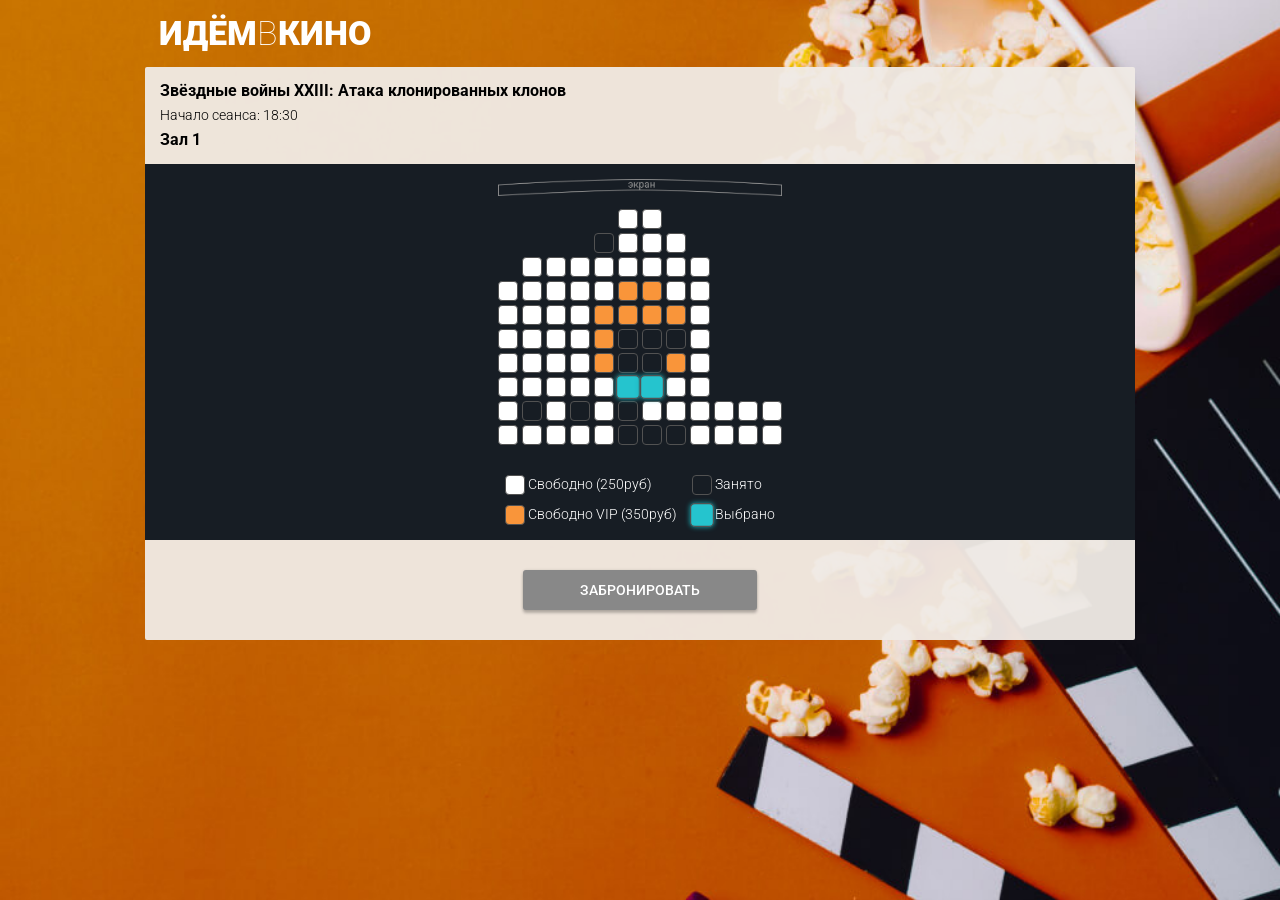
==== hall.html @ 58949079 "first_commit" ====
<!DOCTYPE html>
<html lang="ru">

<head>
  <meta charset="UTF-8">
  <meta name="viewport" content="width=device-width, initial-scale=1.0">
  <meta http-equiv="X-UA-Compatible" content="ie=edge">
  <title>ИдёмВКино</title>
  <script src="js/hall.js" defer></script>
  <link rel="stylesheet" href="css/normalize.css">
  <link rel="stylesheet" href="css/styles.css">
  <link href="https://fonts.googleapis.com/css?family=Roboto:100,300,400,500,700,900&amp;subset=cyrillic,cyrillic-ext,latin-ext" rel="stylesheet">
</head>

<body>
  <header class="page-header">
    <h1 class="page-header__title">Идём<span>в</span>кино</h1>
  </header>
  
  <main>
    <section class="buying">
      <div class="buying__info">
        <div class="buying__info-description">
          <h2 class="buying__info-title">Звёздные войны XXIII: Атака клонированных клонов</h2>
          <p class="buying__info-start">Начало сеанса: 18:30</p>
          <p class="buying__info-hall">Зал 1</p>          
        </div>
        <div class="buying__info-hint">
          <p>Тапните дважды,<br>чтобы увеличить</p>
        </div>
      </div>
      <div class="conf-step">
        <div class="conf-step__wrapper">
          <div class="conf-step__row">
            <span class="conf-step__chair conf-step__chair_disabled"></span><span class="conf-step__chair conf-step__chair_disabled"></span>
            <span class="conf-step__chair conf-step__chair_disabled"></span><span class="conf-step__chair conf-step__chair_disabled"></span>
              <span class="conf-step__chair conf-step__chair_disabled"></span><span class="conf-step__chair conf-step__chair_standart"></span>
              <span class="conf-step__chair conf-step__chair_standart"></span><span class="conf-step__chair conf-step__chair_disabled"></span>
              <span class="conf-step__chair conf-step__chair_disabled"></span><span class="conf-step__chair conf-step__chair_disabled"></span>
            <span class="conf-step__chair conf-step__chair_disabled"></span><span class="conf-step__chair conf-step__chair_disabled"></span>
            </div>  

            <div class="conf-step__row">
              <span class="conf-step__chair conf-step__chair_disabled"></span><span class="conf-step__chair conf-step__chair_disabled"></span>
              <span class="conf-step__chair conf-step__chair_disabled"></span><span class="conf-step__chair conf-step__chair_disabled"></span>
              <span class="conf-step__chair conf-step__chair_taken"></span><span class="conf-step__chair conf-step__chair_standart"></span>
              <span class="conf-step__chair conf-step__chair_standart"></span><span class="conf-step__chair conf-step__chair_standart"></span>
              <span class="conf-step__chair conf-step__chair_disabled"></span><span class="conf-step__chair conf-step__chair_disabled"></span>
              <span class="conf-step__chair conf-step__chair_disabled"></span><span class="conf-step__chair conf-step__chair_disabled"></span>
            </div>  

            <div class="conf-step__row">
              <span class="conf-step__chair conf-step__chair_disabled"></span><span class="conf-step__chair conf-step__chair_standart"></span>
              <span class="conf-step__chair conf-step__chair_standart"></span><span class="conf-step__chair conf-step__chair_standart"></span>
              <span class="conf-step__chair conf-step__chair_standart"></span><span class="conf-step__chair conf-step__chair_standart"></span>
              <span class="conf-step__chair conf-step__chair_standart"></span><span class="conf-step__chair conf-step__chair_standart"></span>
              <span class="conf-step__chair conf-step__chair_standart"></span><span class="conf-step__chair conf-step__chair_disabled"></span>
              <span class="conf-step__chair conf-step__chair_disabled"></span><span class="conf-step__chair conf-step__chair_disabled"></span>
            </div>  

            <div class="conf-step__row">
              <span class="conf-step__chair conf-step__chair_standart"></span><span class="conf-step__chair conf-step__chair_standart"></span>
              <span class="conf-step__chair conf-step__chair_standart"></span><span class="conf-step__chair conf-step__chair_standart"></span>
              <span class="conf-step__chair conf-step__chair_standart"></span><span class="conf-step__chair conf-step__chair_vip"></span>
              <span class="conf-step__chair conf-step__chair_vip"></span><span class="conf-step__chair conf-step__chair_standart"></span>
              <span class="conf-step__chair conf-step__chair_standart"></span><span class="conf-step__chair conf-step__chair_disabled"></span>
              <span class="conf-step__chair conf-step__chair_disabled"></span><span class="conf-step__chair conf-step__chair_disabled"></span>
            </div>  

            <div class="conf-step__row">
              <span class="conf-step__chair conf-step__chair_standart"></span><span class="conf-step__chair conf-step__chair_standart"></span>
              <span class="conf-step__chair conf-step__chair_standart"></span><span class="conf-step__chair conf-step__chair_standart"></span>
              <span class="conf-step__chair conf-step__chair_vip"></span><span class="conf-step__chair conf-step__chair_vip"></span>
              <span class="conf-step__chair conf-step__chair_vip"></span><span class="conf-step__chair conf-step__chair_vip"></span>
              <span class="conf-step__chair conf-step__chair_standart"></span><span class="conf-step__chair conf-step__chair_disabled"></span>
              <span class="conf-step__chair conf-step__chair_disabled"></span><span class="conf-step__chair conf-step__chair_disabled"></span>
            </div>  

            <div class="conf-step__row">
              <span class="conf-step__chair conf-step__chair_standart"></span><span class="conf-step__chair conf-step__chair_standart"></span>
              <span class="conf-step__chair conf-step__chair_standart"></span><span class="conf-step__chair conf-step__chair_standart"></span>
              <span class="conf-step__chair conf-step__chair_vip"></span><span class="conf-step__chair conf-step__chair_taken"></span>
              <span class="conf-step__chair conf-step__chair_taken"></span><span class="conf-step__chair conf-step__chair_taken"></span>
              <span class="conf-step__chair conf-step__chair_standart"></span><span class="conf-step__chair conf-step__chair_disabled"></span>
              <span class="conf-step__chair conf-step__chair_disabled"></span><span class="conf-step__chair conf-step__chair_disabled"></span>
            </div>  

            <div class="conf-step__row">
              <span class="conf-step__chair conf-step__chair_standart"></span><span class="conf-step__chair conf-step__chair_standart"></span>
              <span class="conf-step__chair conf-step__chair_standart"></span><span class="conf-step__chair conf-step__chair_standart"></span>
              <span class="conf-step__chair conf-step__chair_vip"></span><span class="conf-step__chair conf-step__chair_taken"></span>
              <span class="conf-step__chair conf-step__chair_taken"></span><span class="conf-step__chair conf-step__chair_vip"></span>
              <span class="conf-step__chair conf-step__chair_standart"></span><span class="conf-step__chair conf-step__chair_disabled"></span>
              <span class="conf-step__chair conf-step__chair_disabled"></span><span class="conf-step__chair conf-step__chair_disabled"></span>
            </div>  

            <div class="conf-step__row">
              <span class="conf-step__chair conf-step__chair_standart"></span><span class="conf-step__chair conf-step__chair_standart"></span>
              <span class="conf-step__chair conf-step__chair_standart"></span><span class="conf-step__chair conf-step__chair_standart"></span>
              <span class="conf-step__chair conf-step__chair_standart"></span><span class="conf-step__chair conf-step__chair_selected"></span>
              <span class="conf-step__chair conf-step__chair_selected"></span><span class="conf-step__chair conf-step__chair_standart"></span>
              <span class="conf-step__chair conf-step__chair_standart"></span><span class="conf-step__chair conf-step__chair_disabled"></span>
              <span class="conf-step__chair conf-step__chair_disabled"></span><span class="conf-step__chair conf-step__chair_disabled"></span>
            </div>  

            <div class="conf-step__row">
              <span class="conf-step__chair conf-step__chair_standart"></span><span class="conf-step__chair conf-step__chair_taken"></span>
              <span class="conf-step__chair conf-step__chair_standart"></span><span class="conf-step__chair conf-step__chair_taken"></span>
              <span class="conf-step__chair conf-step__chair_standart"></span><span class="conf-step__chair conf-step__chair_taken"></span>
              <span class="conf-step__chair conf-step__chair_standart"></span><span class="conf-step__chair conf-step__chair_standart"></span>
              <span class="conf-step__chair conf-step__chair_standart"></span><span class="conf-step__chair conf-step__chair_standart"></span>
              <span class="conf-step__chair conf-step__chair_standart"></span><span class="conf-step__chair conf-step__chair_standart"></span>
            </div>  

            <div class="conf-step__row">
              <span class="conf-step__chair conf-step__chair_standart"></span><span class="conf-step__chair conf-step__chair_standart"></span>
              <span class="conf-step__chair conf-step__chair_standart"></span><span class="conf-step__chair conf-step__chair_standart"></span>
              <span class="conf-step__chair conf-step__chair_standart"></span><span class="conf-step__chair conf-step__chair_taken"></span>
              <span class="conf-step__chair conf-step__chair_taken"></span><span class="conf-step__chair conf-step__chair_taken"></span>
              <span class="conf-step__chair conf-step__chair_standart"></span><span class="conf-step__chair conf-step__chair_standart"></span>
              <span class="conf-step__chair conf-step__chair_standart"></span><span class="conf-step__chair conf-step__chair_standart"></span>
            </div>
        </div>
        <div class="conf-step__legend">
          <div class="col">
            <p class="conf-step__legend-price"><span class="conf-step__chair conf-step__chair_standart"></span> Свободно (<span class="conf-step__legend-value price-standart">250</span>руб)</p>
            <p class="conf-step__legend-price"><span class="conf-step__chair conf-step__chair_vip"></span> Свободно VIP (<span class="conf-step__legend-value price-vip">350</span>руб)</p>            
          </div>
          <div class="col">
            <p class="conf-step__legend-price"><span class="conf-step__chair conf-step__chair_taken"></span> Занято</p>
            <p class="conf-step__legend-price"><span class="conf-step__chair conf-step__chair_selected"></span> Выбрано</p>                    
          </div>
        </div>
      </div>
      <button class="acceptin-button"  >Забронировать</button>
    </section>     
  </main>
  <script src="js/createRequest.js"></script>

</body>
</html>
---- css/styles.css ----
@charset "UTF-8";
* {
  margin: 0;
  padding: 0;
  box-sizing: border-box;
}

html {
  font-family: "Roboto", sans-serif;
  font-size: 62.5%;
}

body {
  background-image: url("../img/background.jpg");
  background-size: cover;
  background-attachment: fixed;
  background-position: right;
}

.page-header {
  padding: 1.4rem;
}

.page-header__title {
  margin: 0;
  font-weight: 900;
  font-size: 3.4rem;
  color: #FFFFFF;
  text-transform: uppercase;
}
.page-header__title span {
  font-weight: 100;
}

/* ~~~~~~~~~~~~ Главная ~~~~~~~~~~~~ */
.page-nav {
  position: sticky;
  top: 2px;
  padding-bottom: 1rem;
  display: flex;
  flex-wrap: nowrap;
  align-items: stretch;
  color: #000000;
  z-index: 10;
}
.page-nav .page-nav__day {
  flex-basis: calc(100% / 8);
  font-size: 1.2rem;
  padding: 1rem;
  background: rgba(255, 255, 255, 0.9);
  box-shadow: 0px 2px 2px rgba(0, 0, 0, 0.24), 0px 0px 2px rgba(0, 0, 0, 0.12);
  border-radius: 2px;
  text-decoration: none;
  color: #000000;
}
.page-nav .page-nav__day + .page-nav__day {
  margin-left: 1px;
}
.page-nav .page-nav__day .page-nav__day-week::after {
  content: ',';
}
.page-nav .page-nav__day .page-nav__day-number::before {
  content: ' ';
}
.page-nav .page-nav__day .page-nav__day-week, .page-nav .page-nav__day .page-nav__day-number {
  display: block;
}
.page-nav .page-nav__day_chosen {
  flex-grow: 1;
  background-color: #FFFFFF;
  font-weight: 700;
  transform: scale(1.1);
}
.page-nav .page-nav__day_weekend {
  color: #DE2121;
}
.page-nav .page-nav__day_next {
  text-align: center;
}
.page-nav .page-nav__day_next::before {
  content: '>';
  font-family: monospace;
  font-weight: 700;
  font-size: 2.4rem;
}
.page-nav .page-nav__day_today .page-nav__day-week::before {
  content: 'Сегодня';
  display: block;
}
.page-nav .page-nav__day_today .page-nav__day-week, .page-nav .page-nav__day_today .page-nav__day-number {
  display: inline;
}

.movie {
  position: relative;
  padding: 1.5rem;
  margin-top: 3rem;
  background: rgba(241, 235, 230, 0.95);
  color: #000000;
}
.movie .movie__info {
  display: flex;
}
.movie .movie__poster {
  position: relative;
  width: 12.5rem;
  height: 17.5rem;
  /*    left: 1.5rem;
      top: -1.5rem;*/
}
.movie .movie__poster .movie__poster-image {
  position: relative;
  top: -3rem;
  width: 12.5rem;
  height: 17.5rem;
}
.movie .movie__poster::after {
  content: '';
  display: block;
  position: absolute;
  right: -0.7rem;
  top: -3rem;
  border: 1.5rem solid transparent;
  border-bottom: 0 solid transparent;
  border-right: 0 solid transparent;
  border-left: 0.7rem solid #772720;
}
.movie .movie__description {
  flex-grow: 1;
  padding-left: 1.5rem;
}
.movie .movie__title {
  font-weight: 700;
  font-size: 1.6rem;
}
.movie .movie__synopsis {
  font-size: 1.4rem;
  margin-top: 1rem;
}
.movie .movie__data {
  font-size: 1.4rem;
  font-weight: 300;
  margin-top: 1rem;
}
.movie .movie-seances__hall + .movie-seances__hall {
  margin-top: 2rem;
}
.movie .movie-seances__hall .movie-seances__hall-title {
  font-weight: 700;
  font-size: 1.6rem;
}
.movie .movie-seances__hall .movie-seances__list {
  margin-top: 0.7rem;
  font-size: 0;
}
.movie .movie-seances__hall .movie-seances__time-block {
  display: inline-block;
  margin-bottom: 4px;
}
.movie .movie-seances__hall .movie-seances__time-block:nth-last-of-type(n + 1) {
  margin-right: 4px;
}
.movie .movie-seances__hall .movie-seances__time {
  display: block;
  padding: 8px;
  box-shadow: 0px 2px 2px rgba(0, 0, 0, 0.24), 0px 0px 2px rgba(0, 0, 0, 0.12);
  border-radius: 2px;
  background-color: #FFFFFF;
  color: #000000;
  text-decoration: none;
  font-size: 1.5rem;
}

/* ~~~~~~~~~~~~ Кинозал ~~~~~~~~~~~~ */
.acceptin-button {
  display: block;
  margin: 3rem auto 0;
  box-shadow: 0px 3px 3px rgba(0, 0, 0, 0.24), 0px 0px 3px rgba(0, 0, 0, 0.12);
  border-radius: 3px;
  border: none;
  padding: 12px 57px;
  text-transform: uppercase;
  font-weight: 500;
  font-size: 1.4rem;
  background-color: #16A6AF;
  color: #FFFFFF;
}

.buying {
  background-color: rgba(241, 235, 230, 0.95);
  padding-bottom: 3rem;
}

.buying__info {
  display: flex;
  align-items: center;
  justify-content: space-between;
  padding: 1.5rem;
}
.buying__info .buying__info-description {
  padding-right: 1.5rem;
}
.buying__info .buying__info-title, .buying__info .buying__info-hall {
  font-size: 1.6rem;
  font-weight: 700;
}
.buying__info .buying__info-start {
  font-size: 1.4rem;
  font-weight: 300;
  margin: 0.7rem 0;
}
.buying__info .buying__info-hint {
  position: relative;
  font-weight: 300;
  font-size: 1.4rem;
  text-align: center;
}
.buying__info .buying__info-hint p {
  position: relative;
  width: 10rem;
}
.buying__info .buying__info-hint p::before {
  content: '';
  position: absolute;
  left: -1rem;
  top: calc(50% - 1.6rem);
  display: block;
  width: 2.4rem;
  height: 3.2rem;
  background-image: url(../img/hint.png);
  background-size: 2.4rem 3.2rem;
}

.conf-step {
  text-align: center;
  background-color: #171D24;
  padding: 1.5rem 3rem 1.5rem;
}

.conf-step__wrapper {
  font-size: 0;
  display: inline-block;
  background-image: url(../img/screen.png);
  background-position: top;
  background-repeat: no-repeat;
  background-size: 100%;
  padding-top: 3rem;
}
.conf-step__wrapper::before {
  content: '';
}

.conf-step__row + .conf-step__row {
  margin-top: 4px;
}

.conf-step__chair {
  display: inline-block;
  vertical-align: middle;
  width: 2rem;
  height: 2rem;
  border: 1px solid #525252;
  box-sizing: border-box;
  border-radius: 4px;
}
.conf-step__chair:not(:first-of-type) {
  margin-left: 4px;
}

.conf-step__chair_disabled {
  opacity: 0;
}

.conf-step__chair_standart {
  background-color: #FFFFFF;
}

.conf-step__chair_vip {
  background-color: #F9953A;
}

.conf-step__chair_taken {
  background-color: transparent;
}

.conf-step__chair_selected {
  background-color: #25C4CE;
  box-shadow: 0px 0px 4px #16A6AF;
  transform: scale(1.2);
}

.conf-step__legend {
  padding-top: 3rem;
  font-size: 1.4rem;
  font-weight: 300;
  color: #FFFFFF;
  display: flex;
  flex-wrap: nowrap;
  text-align: left;
}
.conf-step__legend .col {
  max-width: 25rem;
}
.conf-step__legend .col:first-of-type {
  padding-right: 1.5rem;
  margin-left: auto;
}
.conf-step__legend .col:last-of-type {
  margin-right: auto;
}
.conf-step__legend .conf-step__legend-price + .conf-step__legend-price {
  margin-top: 1rem;
}

/* ~~~~~~~~~~~~ Билет ~~~~~~~~~~~~ */
.tichet__check, .ticket__info-wrapper {
  padding-left: 1.5rem;
  padding-right: 1.5rem;
  background-color: rgba(241, 235, 230, 0.95);
}

.tichet__check {
  position: relative;
  padding-top: 2.5rem;
  padding-bottom: 2.5rem;
}
.tichet__check::before {
  content: '';
  display: block;
  position: absolute;
  top: -3px;
  left: 0;
  right: 0;
  height: 3px;
  background-image: url(../img/border-top.png);
  background-size: 10px 3px;
}
.tichet__check::after {
  content: '';
  display: block;
  position: absolute;
  bottom: -3px;
  left: 0;
  right: 0;
  height: 3px;
  background-image: url(../img/border-bottom.png);
  background-size: 10px 3px;
}

.ticket__info-wrapper {
  position: relative;
  margin-top: 6px;
  padding-top: 2rem;
  padding-bottom: 3rem;
}
.ticket__info-wrapper::before {
  content: '';
  display: block;
  position: absolute;
  top: -3px;
  left: 0;
  right: 0;
  height: 3px;
  background-image: url(../img/border-top.png);
  background-size: 10px 3px;
}
.ticket__info-wrapper::after {
  content: '';
  display: block;
  position: absolute;
  bottom: -3px;
  left: 0;
  right: 0;
  height: 3px;
  background-image: url(../img/border-bottom.png);
  background-size: 10px 3px;
}

.ticket__check-title {
  font-weight: 700;
  font-size: 2.2rem;
  text-transform: uppercase;
  color: #C76F00;
}

.ticket__info {
  font-size: 1.6rem;
  color: #000000;
}
.ticket__info + .ticket__info {
  margin-top: 1rem;
}

.ticket__details {
  font-weight: 700;
}

.ticket__hint {
  font-weight: 300;
  font-size: 1.4rem;
  margin-top: 3rem;
}
.ticket__hint + .ticket__hint {
  margin-top: 1rem;
}

.ticket__info-qr {
  display: block;
  margin: 3rem auto 0;
  width: 20rem;
  height: 20rem;
}

@media screen and (min-width: 479px) {
  .page-nav .page-nav__day {
    padding: 1rem 2rem;
  }
}
@media screen and (min-width: 990px) {
  .page-header, nav, main {
    width: 990px;
    margin: auto;
  }

  .movie, .buying {
    border-radius: 2px;
  }

  .buying__info-hint {
    display: none;
  }
}

/*================================================================*/

.movie .movie-seances__hall .acceptin-button-disabled {
 background-color: #888888;
 pointer-events: none
}

.acceptin-button:disabled {
  background-color: #888888;
  pointer-events: none
 }
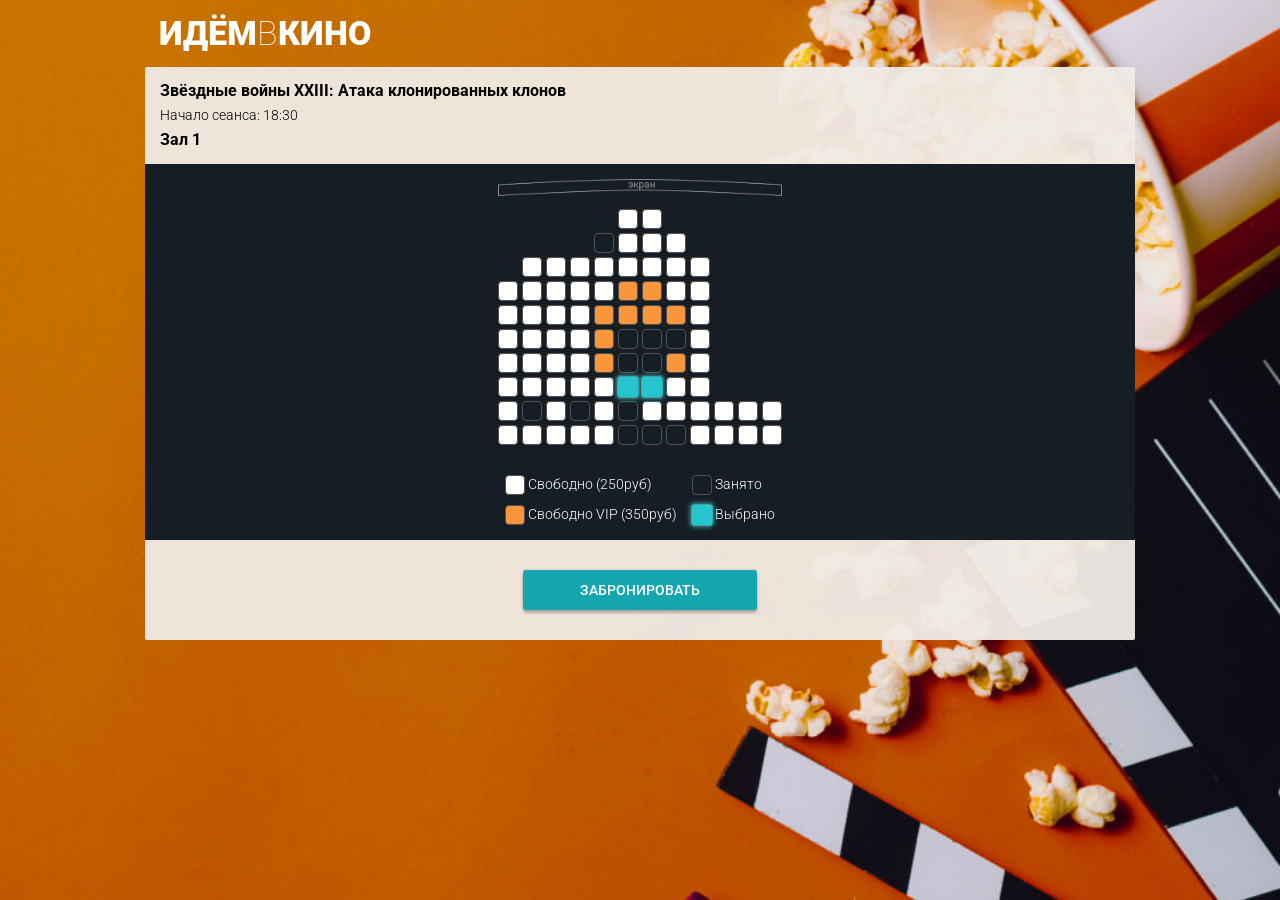
==== commit ec958790: "fix_19.05_2" ====
--- a/hall.html
+++ b/hall.html
@@ -6,7 +6,6 @@
   <meta name="viewport" content="width=device-width, initial-scale=1.0">
   <meta http-equiv="X-UA-Compatible" content="ie=edge">
   <title>ИдёмВКино</title>
-  <script src="js/hall.js" defer></script>
   <link rel="stylesheet" href="css/normalize.css">
   <link rel="stylesheet" href="css/styles.css">
   <link href="https://fonts.googleapis.com/css?family=Roboto:100,300,400,500,700,900&amp;subset=cyrillic,cyrillic-ext,latin-ext" rel="stylesheet">
@@ -136,6 +135,6 @@
     </section>     
   </main>
   <script src="js/createRequest.js"></script>
-
+  <script src="js/hall.js" defer></script>
 </body>
 </html>
--- a/css/styles.css
+++ b/css/styles.css
@@ -444,3 +444,61 @@
  }
 
 
+/* ========== Adapt ============ */
+
+@media screen and (max-width: 1026px) {
+  .page-header, nav, main {
+    padding: 0 18px;
+  }
+
+  .movie .movie__poster::after {
+    right: -0.7rem;
+  }
+}
+
+@media screen and (max-width: 478px) {
+  .movie .movie__info {
+      flex-wrap: wrap;
+    }
+
+  .movie .movie__poster {
+    margin: auto;
+  }
+
+  .movie .movie__poster .movie__poster-image {
+    width: 14.5rem;
+    height: 19.5rem;
+  }
+
+  .movie .movie__poster::after {
+    right: -2.7rem;
+  }
+
+  .movie .movie__data {
+    margin-bottom: 1rem;
+  }
+}
+
+
+@media screen and (min-width: 479px) {
+  .page-nav .page-nav__day {
+    padding: 1rem 2rem;
+  }
+}
+
+@media screen and (min-width: 990px) {
+  .page-header, nav, main {
+    width: 990px;
+    margin: auto;
+  }
+
+  .movie, .buying {
+    border-radius: 2px;
+  }
+}
+
+
+
+
+
+
